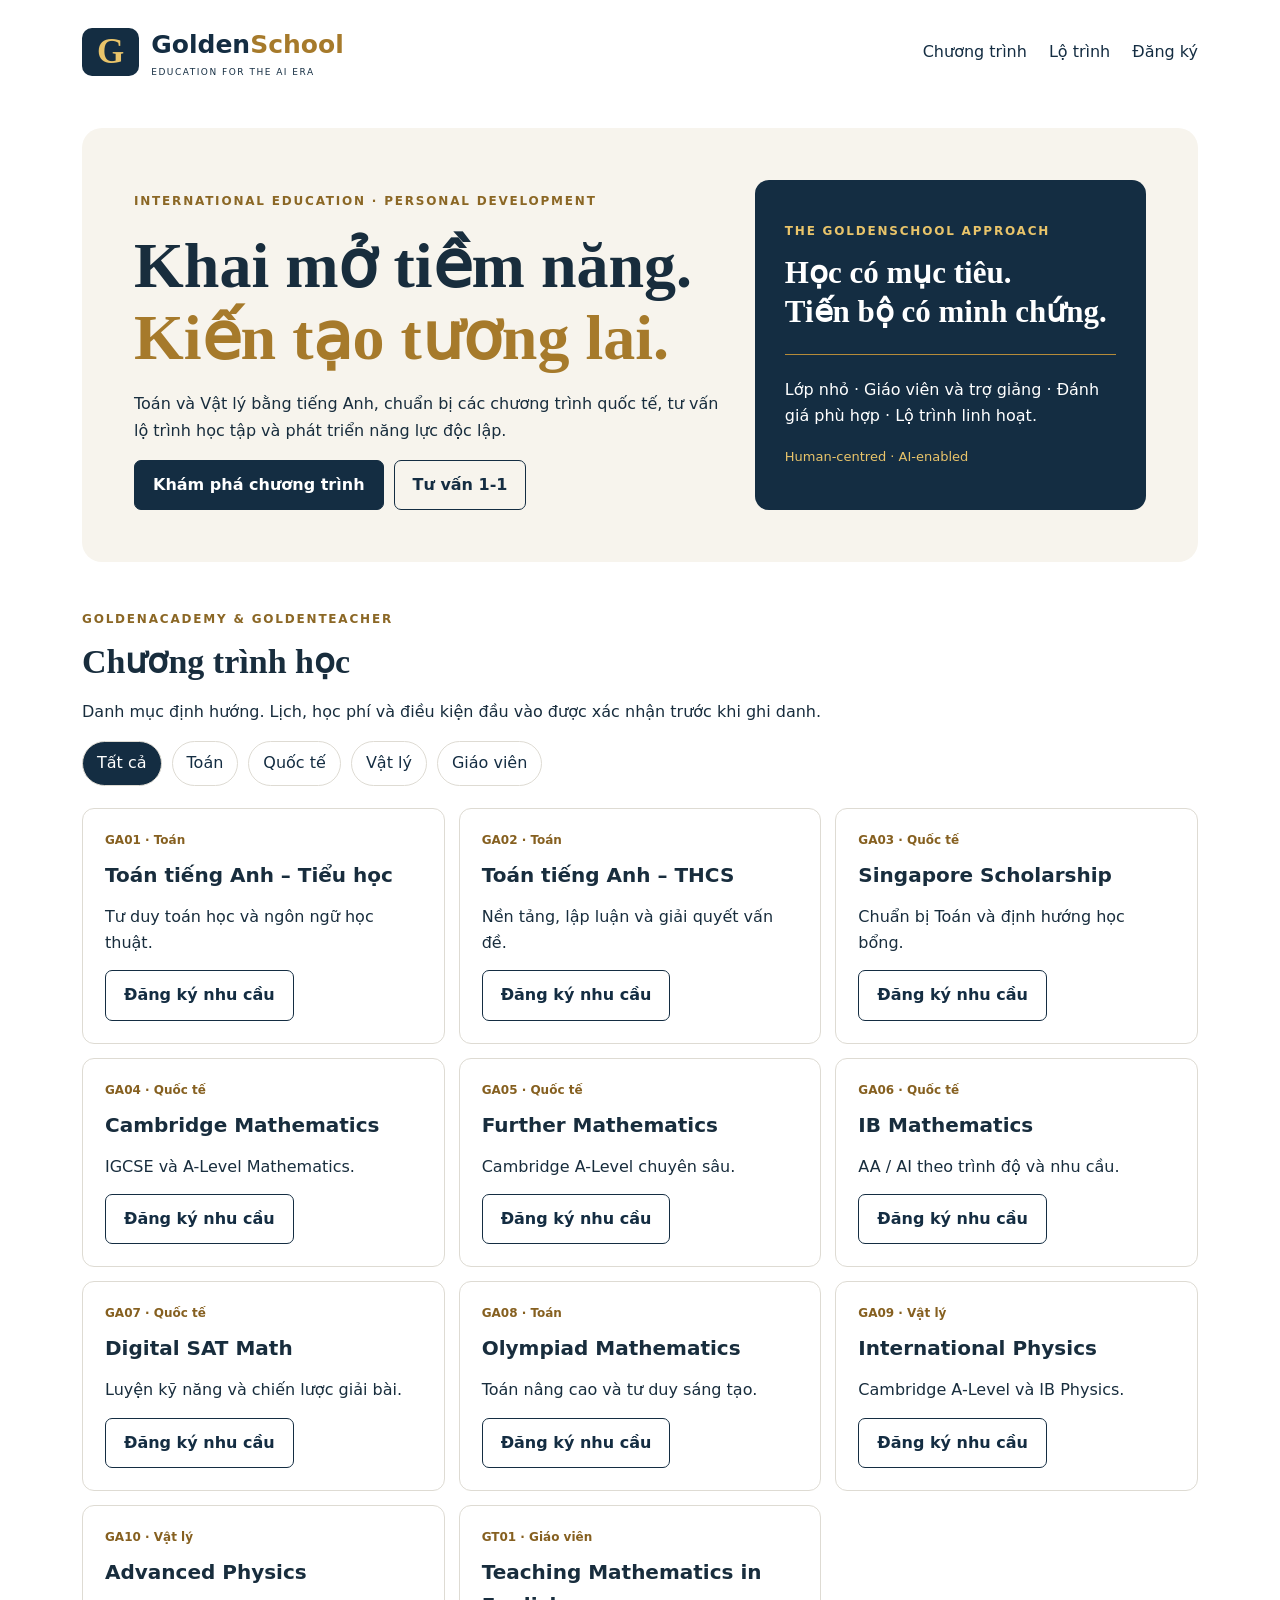
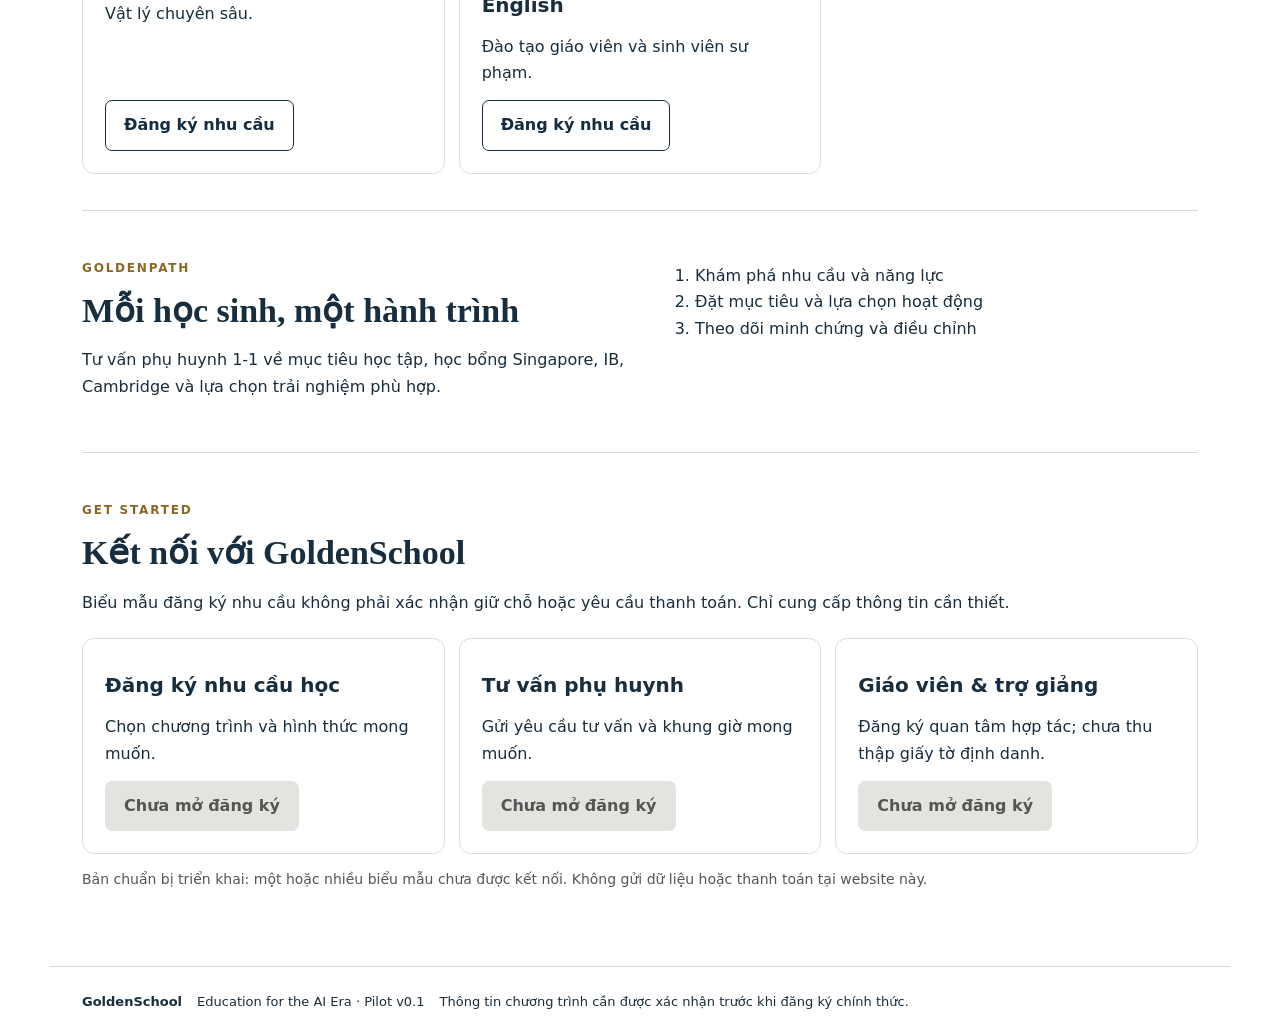
==== site/index.html @ 96ea798f "Deploy GoldenSchool pilot website with Cloudflare Workers static assets" ====
<!doctype html><html lang="vi"><head><meta charset="utf-8"><meta name="viewport" content="width=device-width,initial-scale=1"><meta name="description" content="GoldenSchool – Toán, Vật lý quốc tế và lộ trình học tập cá nhân."><title>GoldenSchool | Education for the AI Era</title><link rel="stylesheet" href="style.css"><script src="config.js" defer></script><script src="app.js" defer></script></head><body><header><a class="brand" href="#home"><span class="mark">G</span><span><b>Golden<span class="gold">School</span></b><small>EDUCATION FOR THE AI ERA</small></span></a><nav aria-label="Điều hướng"><a href="#programmes">Chương trình</a><a href="#pathway">Lộ trình</a><a href="#apply">Đăng ký</a></nav></header><main id="home"><section class="hero"><div><p class="eyebrow">INTERNATIONAL EDUCATION · PERSONAL DEVELOPMENT</p><h1>Khai mở tiềm năng.<br><em>Kiến tạo tương lai.</em></h1><p>Toán và Vật lý bằng tiếng Anh, chuẩn bị các chương trình quốc tế, tư vấn lộ trình học tập và phát triển năng lực độc lập.</p><div class="actions"><a class="button" href="#programmes">Khám phá chương trình</a><a class="button secondary" href="#apply">Tư vấn 1-1</a></div></div><aside><p class="eyebrow">THE GOLDENSCHOOL APPROACH</p><h2>Học có mục tiêu.<br>Tiến bộ có minh chứng.</h2><div class="rule"></div><p>Lớp nhỏ · Giáo viên và trợ giảng · Đánh giá phù hợp · Lộ trình linh hoạt.</p><p class="tag">Human-centred · AI-enabled</p></aside></section><section id="programmes"><p class="eyebrow">GOLDENACADEMY & GOLDENTEACHER</p><h2>Chương trình học</h2><p>Danh mục định hướng. Lịch, học phí và điều kiện đầu vào được xác nhận trước khi ghi danh.</p><div id="filters" class="filters" aria-label="Lọc chương trình"></div><div id="courses" class="cards" aria-live="polite"></div><noscript>Bật JavaScript để xem danh mục chương trình.</noscript></section><section id="pathway" class="pathway"><div><p class="eyebrow">GOLDENPATH</p><h2>Mỗi học sinh, một hành trình</h2><p>Tư vấn phụ huynh 1-1 về mục tiêu học tập, học bổng Singapore, IB, Cambridge và lựa chọn trải nghiệm phù hợp.</p></div><ol><li>Khám phá nhu cầu và năng lực</li><li>Đặt mục tiêu và lựa chọn hoạt động</li><li>Theo dõi minh chứng và điều chỉnh</li></ol></section><section id="apply"><p class="eyebrow">GET STARTED</p><h2>Kết nối với GoldenSchool</h2><p>Biểu mẫu đăng ký nhu cầu không phải xác nhận giữ chỗ hoặc yêu cầu thanh toán. Chỉ cung cấp thông tin cần thiết.</p><div class="cards"><article><h3>Đăng ký nhu cầu học</h3><p>Chọn chương trình và hình thức mong muốn.</p><a class="button form-link" data-key="enrollment">Mở biểu mẫu</a></article><article><h3>Tư vấn phụ huynh</h3><p>Gửi yêu cầu tư vấn và khung giờ mong muốn.</p><a class="button form-link" data-key="consultation">Mở biểu mẫu</a></article><article><h3>Giáo viên & trợ giảng</h3><p>Đăng ký quan tâm hợp tác; chưa thu thập giấy tờ định danh.</p><a class="button form-link" data-key="staff">Mở biểu mẫu</a></article></div><p id="status" role="status" class="notice"></p></section></main><footer><b>GoldenSchool</b><span>Education for the AI Era · Pilot v0.1</span><span>Thông tin chương trình cần được xác nhận trước khi đăng ký chính thức.</span></footer></body></html>
---- site/style.css ----
:root{--navy:#142d42;--gold:#a67a2b;--light:#f7f4ed;--ink:#182d3d;--line:#dedbd3}*{box-sizing:border-box}html{scroll-behavior:smooth}body{margin:0;font:16px/1.65 system-ui,sans-serif;color:var(--ink);background:#fff}header,main,footer{max-width:1180px;margin:auto;padding:24px 32px}header{display:flex;justify-content:space-between;align-items:center;gap:20px}.brand{display:flex;align-items:center;gap:12px;text-decoration:none;color:var(--navy);font-size:25px}.brand small{display:block;font-size:9px;letter-spacing:1.5px}.mark{background:var(--navy);color:#e9c46a;border-radius:10px;padding:4px 15px;font:700 35px Georgia}.gold{color:var(--gold)}nav{display:flex;gap:22px;flex-wrap:wrap}nav a{color:var(--navy);text-decoration:none}a:focus-visible,button:focus-visible{outline:3px solid #087f8c;outline-offset:4px}.hero{background:var(--light);padding:52px;display:grid;grid-template-columns:1.5fr 1fr;gap:34px;border-radius:20px;align-items:center}.hero h1{font:700 clamp(36px,5vw,66px)/1.12 Georgia,serif;margin:18px 0}.hero em{color:var(--gold);font-style:normal}.hero aside{background:var(--navy);color:white;border-radius:14px;padding:30px}.hero aside .eyebrow{color:#e9c46a}.hero aside h2{font:700 31px/1.25 Georgia}.eyebrow{font-size:12px;font-weight:750;letter-spacing:1.8px;color:#8b6725}.rule{height:1px;background:#b58b39;margin:22px 0}.tag{font-size:13px;color:#e9c46a}.actions,.filters{display:flex;gap:10px;flex-wrap:wrap}.button{display:inline-block;background:var(--navy);color:#fff;text-decoration:none;padding:11px 18px;border-radius:7px;font-weight:650;border:1px solid var(--navy)}.button.secondary{background:transparent;color:var(--navy)}.button[aria-disabled=true]{background:#e3e3df;color:#555;border-color:#e3e3df;cursor:not-allowed}section:not(.hero){padding:36px 0}h2{font:700 34px/1.2 Georgia;margin:8px 0 12px}.cards{display:grid;grid-template-columns:repeat(3,minmax(0,1fr));gap:14px;margin-top:22px}article{border:1px solid var(--line);border-radius:12px;padding:22px;display:flex;flex-direction:column;align-items:flex-start}article h3{font-size:20px;margin:8px 0}article p{margin:4px 0 14px}article .button{margin-top:auto}.code{font-size:12px;color:#866020;font-weight:700}.filters button{border:1px solid var(--line);background:white;padding:8px 14px;border-radius:24px;color:var(--navy);font:inherit;cursor:pointer}.filters button[aria-pressed=true]{background:var(--navy);color:white}.pathway{display:grid;grid-template-columns:1fr 1fr;gap:30px;border-top:1px solid var(--line);border-bottom:1px solid var(--line)}.notice{font-size:14px;color:#555}footer{border-top:1px solid var(--line);display:flex;gap:15px;flex-wrap:wrap;font-size:13px}@media(max-width:760px){header,main,footer{padding:18px}header{align-items:flex-start;flex-direction:column}nav{gap:12px}.hero{padding:24px;grid-template-columns:1fr}.cards{grid-template-columns:1fr}.pathway{grid-template-columns:1fr}}@media(prefers-reduced-motion:reduce){html{scroll-behavior:auto}}
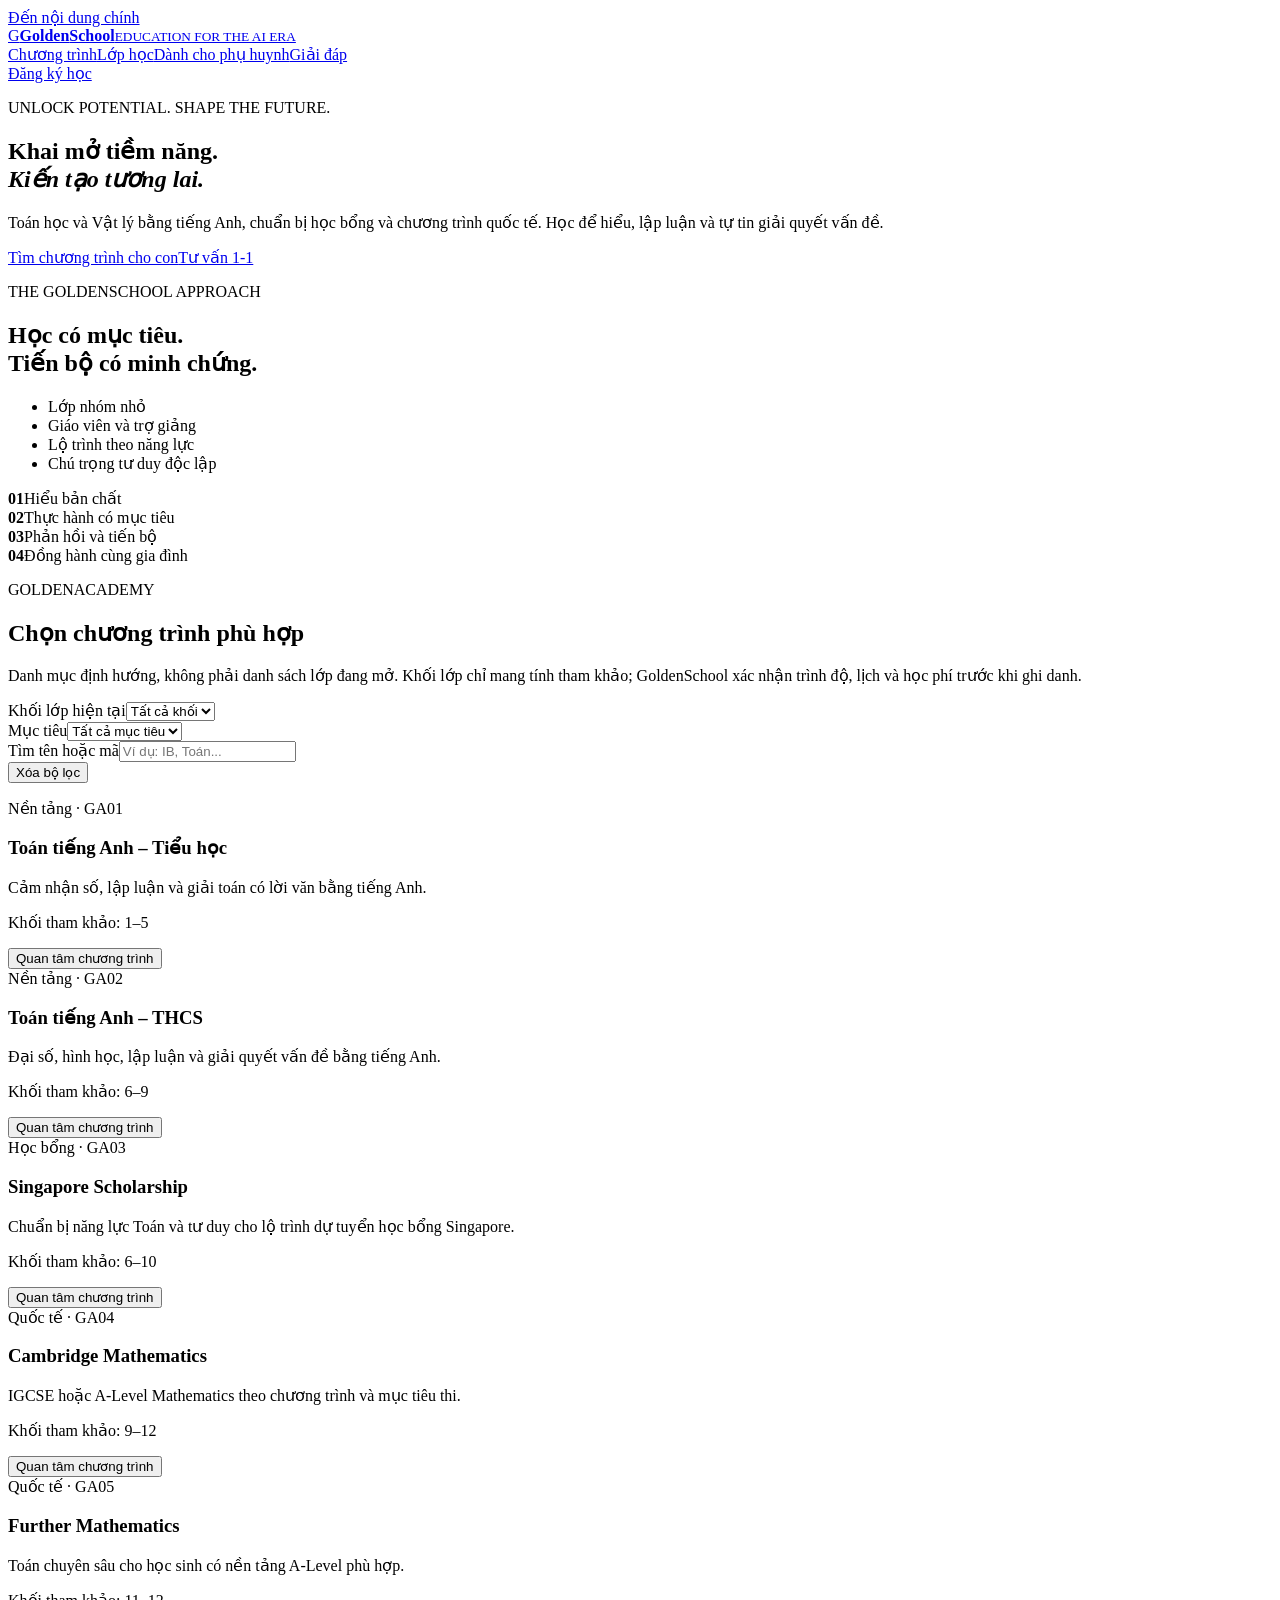
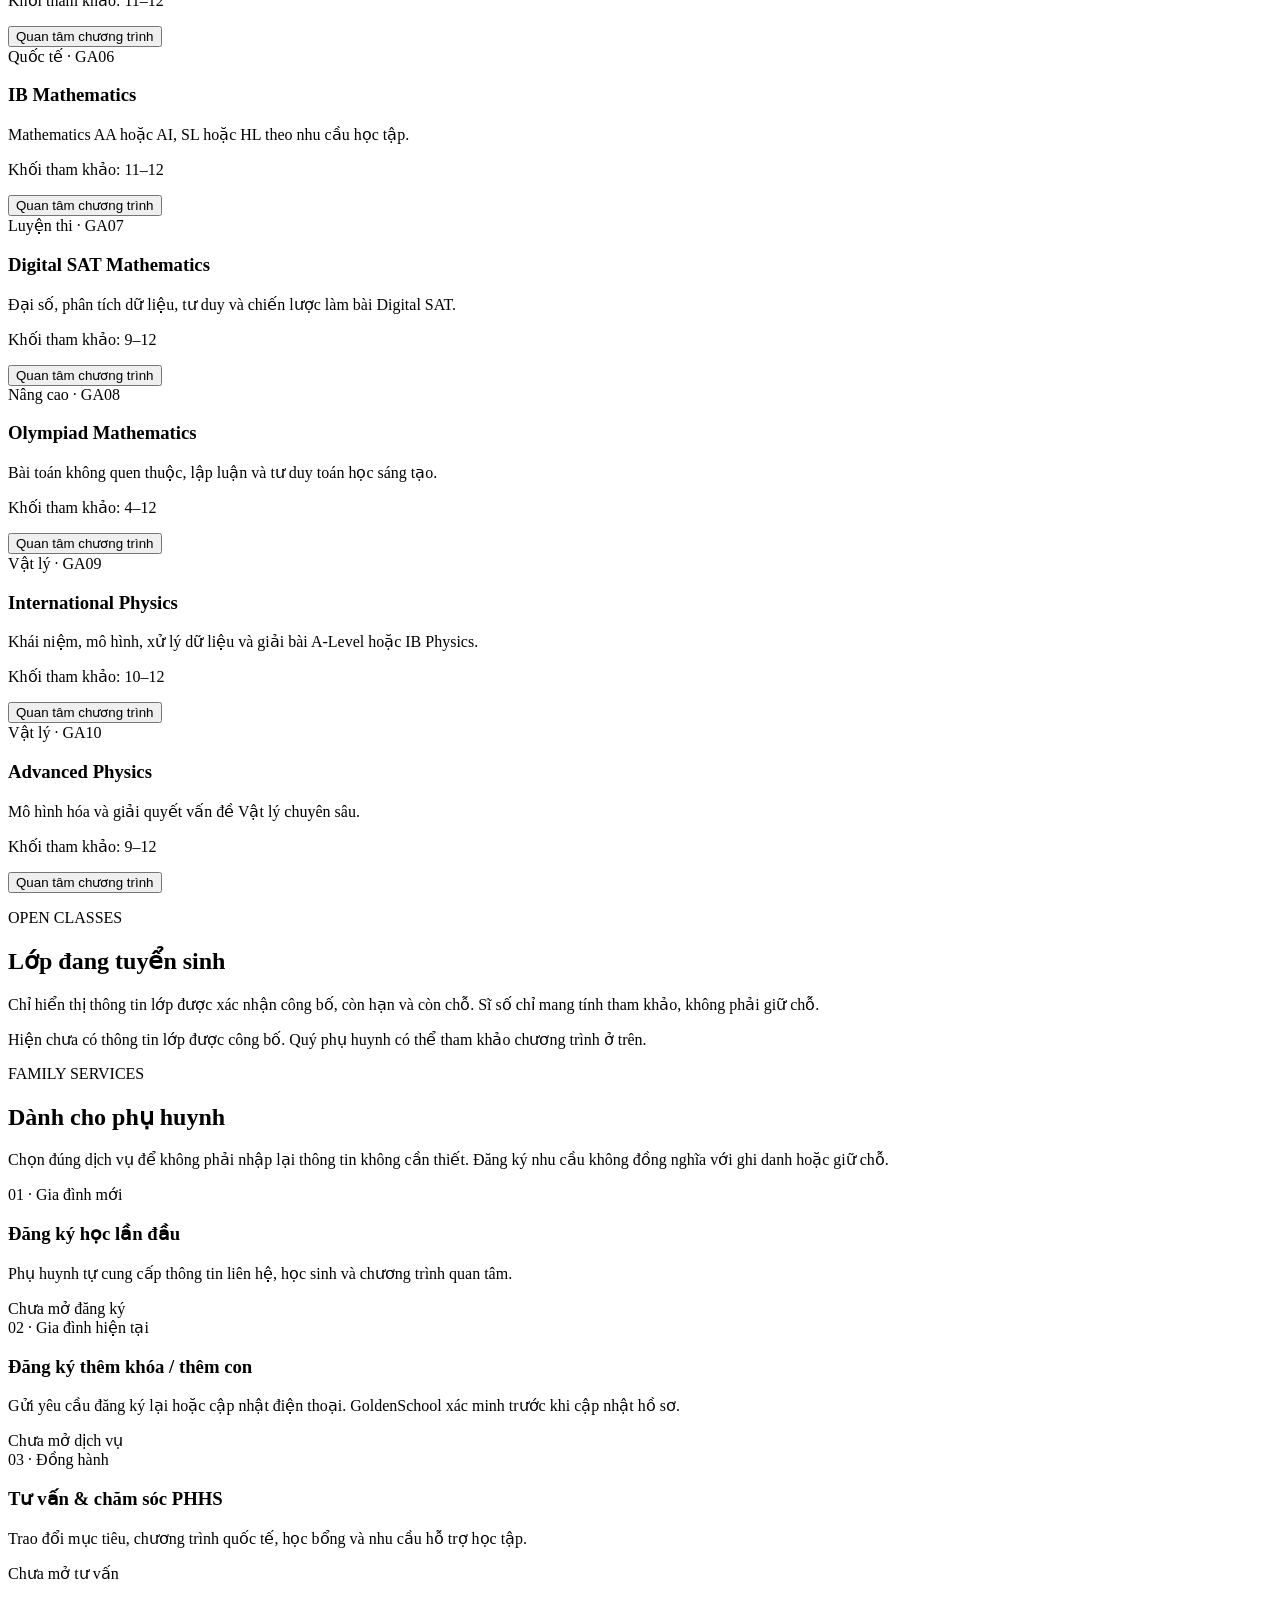
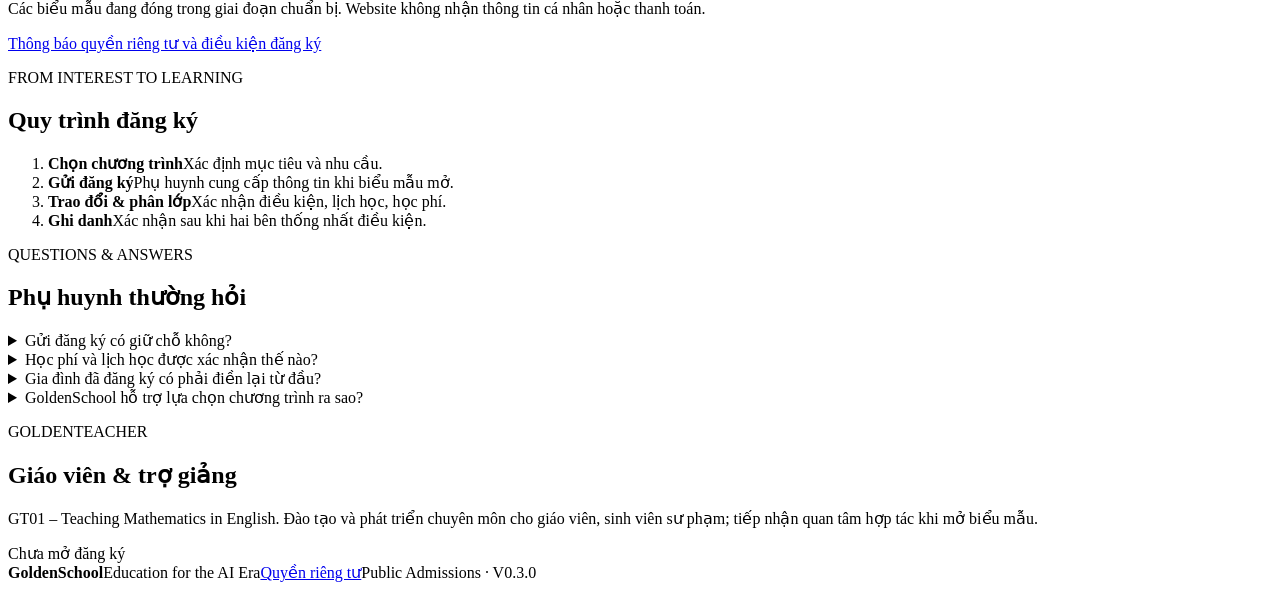
==== commit b505112e: "Public Admissions v0.3.0: parent-first catalogue and gated registration" ====
--- a/site/index.html
+++ b/site/index.html
@@ -1 +1,21 @@
-<!doctype html><html lang="vi"><head><meta charset="utf-8"><meta name="viewport" content="width=device-width,initial-scale=1"><meta name="description" content="GoldenSchool – Toán, Vật lý quốc tế và lộ trình học tập cá nhân."><title>GoldenSchool | Education for the AI Era</title><link rel="stylesheet" href="style.css"><script src="config.js" defer></script><script src="app.js" defer></script></head><body><header><a class="brand" href="#home"><span class="mark">G</span><span><b>Golden<span class="gold">School</span></b><small>EDUCATION FOR THE AI ERA</small></span></a><nav aria-label="Điều hướng"><a href="#programmes">Chương trình</a><a href="#pathway">Lộ trình</a><a href="#apply">Đăng ký</a></nav></header><main id="home"><section class="hero"><div><p class="eyebrow">INTERNATIONAL EDUCATION · PERSONAL DEVELOPMENT</p><h1>Khai mở tiềm năng.<br><em>Kiến tạo tương lai.</em></h1><p>Toán và Vật lý bằng tiếng Anh, chuẩn bị các chương trình quốc tế, tư vấn lộ trình học tập và phát triển năng lực độc lập.</p><div class="actions"><a class="button" href="#programmes">Khám phá chương trình</a><a class="button secondary" href="#apply">Tư vấn 1-1</a></div></div><aside><p class="eyebrow">THE GOLDENSCHOOL APPROACH</p><h2>Học có mục tiêu.<br>Tiến bộ có minh chứng.</h2><div class="rule"></div><p>Lớp nhỏ · Giáo viên và trợ giảng · Đánh giá phù hợp · Lộ trình linh hoạt.</p><p class="tag">Human-centred · AI-enabled</p></aside></section><section id="programmes"><p class="eyebrow">GOLDENACADEMY & GOLDENTEACHER</p><h2>Chương trình học</h2><p>Danh mục định hướng. Lịch, học phí và điều kiện đầu vào được xác nhận trước khi ghi danh.</p><div id="filters" class="filters" aria-label="Lọc chương trình"></div><div id="courses" class="cards" aria-live="polite"></div><noscript>Bật JavaScript để xem danh mục chương trình.</noscript></section><section id="pathway" class="pathway"><div><p class="eyebrow">GOLDENPATH</p><h2>Mỗi học sinh, một hành trình</h2><p>Tư vấn phụ huynh 1-1 về mục tiêu học tập, học bổng Singapore, IB, Cambridge và lựa chọn trải nghiệm phù hợp.</p></div><ol><li>Khám phá nhu cầu và năng lực</li><li>Đặt mục tiêu và lựa chọn hoạt động</li><li>Theo dõi minh chứng và điều chỉnh</li></ol></section><section id="apply"><p class="eyebrow">GET STARTED</p><h2>Kết nối với GoldenSchool</h2><p>Biểu mẫu đăng ký nhu cầu không phải xác nhận giữ chỗ hoặc yêu cầu thanh toán. Chỉ cung cấp thông tin cần thiết.</p><div class="cards"><article><h3>Đăng ký nhu cầu học</h3><p>Chọn chương trình và hình thức mong muốn.</p><a class="button form-link" data-key="enrollment">Mở biểu mẫu</a></article><article><h3>Tư vấn phụ huynh</h3><p>Gửi yêu cầu tư vấn và khung giờ mong muốn.</p><a class="button form-link" data-key="consultation">Mở biểu mẫu</a></article><article><h3>Giáo viên & trợ giảng</h3><p>Đăng ký quan tâm hợp tác; chưa thu thập giấy tờ định danh.</p><a class="button form-link" data-key="staff">Mở biểu mẫu</a></article></div><p id="status" role="status" class="notice"></p></section></main><footer><b>GoldenSchool</b><span>Education for the AI Era · Pilot v0.1</span><span>Thông tin chương trình cần được xác nhận trước khi đăng ký chính thức.</span></footer></body></html>
+<!doctype html>
+<html lang="vi"><head><meta charset="utf-8"><meta name="viewport" content="width=device-width,initial-scale=1"><meta name="description" content="GoldenSchool: Toán và Vật lý bằng tiếng Anh, học bổng Singapore, IB, Cambridge, SAT."><title>GoldenSchool | Chương trình học & đăng ký</title><link rel="stylesheet" href="/style.css"><script src="/config.js" defer></script><script src="/app.js" defer></script></head>
+<body><a class="skip" href="#main">Đến nội dung chính</a><header class="wrap header"><a href="/" class="brand"><span class="mark" aria-hidden="true">G</span><span><strong>Golden<span class="gold">School</span></strong><small>EDUCATION FOR THE AI ERA</small></span></a><nav aria-label="Điều hướng chính"><a href="#programmes">Chương trình</a><a href="#classes">Lớp học</a><a href="#apply">Dành cho phụ huynh</a><a href="#faq">Giải đáp</a></nav><a class="button header-cta" href="#apply">Đăng ký học</a></header>
+<main id="main" class="wrap"><section class="hero"><div><p class="eyebrow">UNLOCK POTENTIAL. SHAPE THE FUTURE.</p><h1>Khai mở tiềm năng.<br><em>Kiến tạo tương lai.</em></h1><p class="lead">Toán học và Vật lý bằng tiếng Anh, chuẩn bị học bổng và chương trình quốc tế. Học để hiểu, lập luận và tự tin giải quyết vấn đề.</p><div class="actions"><a class="button primary" href="#programmes">Tìm chương trình cho con</a><a class="button light" href="#apply">Tư vấn 1-1</a></div></div><aside class="hero-panel"><p class="eyebrow">THE GOLDENSCHOOL APPROACH</p><h2>Học có mục tiêu.<br>Tiến bộ có minh chứng.</h2><ul><li>Lớp nhóm nhỏ</li><li>Giáo viên và trợ giảng</li><li>Lộ trình theo năng lực</li><li>Chú trọng tư duy độc lập</li></ul></aside></section>
+<section class="principles" aria-label="Phương pháp"><div><strong>01</strong><span>Hiểu bản chất</span></div><div><strong>02</strong><span>Thực hành có mục tiêu</span></div><div><strong>03</strong><span>Phản hồi và tiến bộ</span></div><div><strong>04</strong><span>Đồng hành cùng gia đình</span></div></section>
+<section id="programmes"><p class="eyebrow">GOLDENACADEMY</p><h2>Chọn chương trình phù hợp</h2><p class="intro">Danh mục định hướng, không phải danh sách lớp đang mở. Khối lớp chỉ mang tính tham khảo; GoldenSchool xác nhận trình độ, lịch và học phí trước khi ghi danh.</p><div class="finder"><div><label for="grade">Khối lớp hiện tại</label><select id="grade"><option value="">Tất cả khối</option><option value="1">Lớp 1</option><option value="2">Lớp 2</option><option value="3">Lớp 3</option><option value="4">Lớp 4</option><option value="5">Lớp 5</option><option value="6">Lớp 6</option><option value="7">Lớp 7</option><option value="8">Lớp 8</option><option value="9">Lớp 9</option><option value="10">Lớp 10</option><option value="11">Lớp 11</option><option value="12">Lớp 12</option></select></div><div><label for="goal">Mục tiêu</label><select id="goal"><option value="">Tất cả mục tiêu</option><option value="thinking">Tư duy Toán</option><option value="scholarship">Học bổng</option><option value="international">IB / Cambridge</option><option value="sat">Digital SAT</option><option value="physics">Vật lý</option></select></div><div><label for="query">Tìm tên hoặc mã</label><input type="search" id="query" placeholder="Ví dụ: IB, Toán..."></div><button id="reset" class="button secondary" type="button">Xóa bộ lọc</button></div><p id="count" role="status" class="muted"></p><div id="courses" class="cards"><article class="course" data-id="GA01"><span class="tag">Nền tảng · GA01</span><h3>Toán tiếng Anh – Tiểu học</h3><p>Cảm nhận số, lập luận và giải toán có lời văn bằng tiếng Anh.</p><p class="muted">Khối tham khảo: 1–5</p><button class="button secondary choose" type="button" data-course="GA01">Quan tâm chương trình</button></article>
+<article class="course" data-id="GA02"><span class="tag">Nền tảng · GA02</span><h3>Toán tiếng Anh – THCS</h3><p>Đại số, hình học, lập luận và giải quyết vấn đề bằng tiếng Anh.</p><p class="muted">Khối tham khảo: 6–9</p><button class="button secondary choose" type="button" data-course="GA02">Quan tâm chương trình</button></article>
+<article class="course" data-id="GA03"><span class="tag">Học bổng · GA03</span><h3>Singapore Scholarship</h3><p>Chuẩn bị năng lực Toán và tư duy cho lộ trình dự tuyển học bổng Singapore.</p><p class="muted">Khối tham khảo: 6–10</p><button class="button secondary choose" type="button" data-course="GA03">Quan tâm chương trình</button></article>
+<article class="course" data-id="GA04"><span class="tag">Quốc tế · GA04</span><h3>Cambridge Mathematics</h3><p>IGCSE hoặc A-Level Mathematics theo chương trình và mục tiêu thi.</p><p class="muted">Khối tham khảo: 9–12</p><button class="button secondary choose" type="button" data-course="GA04">Quan tâm chương trình</button></article>
+<article class="course" data-id="GA05"><span class="tag">Quốc tế · GA05</span><h3>Further Mathematics</h3><p>Toán chuyên sâu cho học sinh có nền tảng A-Level phù hợp.</p><p class="muted">Khối tham khảo: 11–12</p><button class="button secondary choose" type="button" data-course="GA05">Quan tâm chương trình</button></article>
+<article class="course" data-id="GA06"><span class="tag">Quốc tế · GA06</span><h3>IB Mathematics</h3><p>Mathematics AA hoặc AI, SL hoặc HL theo nhu cầu học tập.</p><p class="muted">Khối tham khảo: 11–12</p><button class="button secondary choose" type="button" data-course="GA06">Quan tâm chương trình</button></article>
+<article class="course" data-id="GA07"><span class="tag">Luyện thi · GA07</span><h3>Digital SAT Mathematics</h3><p>Đại số, phân tích dữ liệu, tư duy và chiến lược làm bài Digital SAT.</p><p class="muted">Khối tham khảo: 9–12</p><button class="button secondary choose" type="button" data-course="GA07">Quan tâm chương trình</button></article>
+<article class="course" data-id="GA08"><span class="tag">Nâng cao · GA08</span><h3>Olympiad Mathematics</h3><p>Bài toán không quen thuộc, lập luận và tư duy toán học sáng tạo.</p><p class="muted">Khối tham khảo: 4–12</p><button class="button secondary choose" type="button" data-course="GA08">Quan tâm chương trình</button></article>
+<article class="course" data-id="GA09"><span class="tag">Vật lý · GA09</span><h3>International Physics</h3><p>Khái niệm, mô hình, xử lý dữ liệu và giải bài A-Level hoặc IB Physics.</p><p class="muted">Khối tham khảo: 10–12</p><button class="button secondary choose" type="button" data-course="GA09">Quan tâm chương trình</button></article>
+<article class="course" data-id="GA10"><span class="tag">Vật lý · GA10</span><h3>Advanced Physics</h3><p>Mô hình hóa và giải quyết vấn đề Vật lý chuyên sâu.</p><p class="muted">Khối tham khảo: 9–12</p><button class="button secondary choose" type="button" data-course="GA10">Quan tâm chương trình</button></article></div><p id="no-results" hidden>Chưa tìm thấy chương trình phù hợp. Thử mở rộng bộ lọc hoặc chọn tư vấn.</p><noscript><p>Danh mục vẫn đọc được. Bật JavaScript để sử dụng bộ lọc.</p></noscript></section>
+<section id="classes" class="soft"><p class="eyebrow">OPEN CLASSES</p><h2>Lớp đang tuyển sinh</h2><p>Chỉ hiển thị thông tin lớp được xác nhận công bố, còn hạn và còn chỗ. Sĩ số chỉ mang tính tham khảo, không phải giữ chỗ.</p><div id="class-list" class="cards"></div><p id="class-empty" class="notice">Hiện chưa có thông tin lớp được công bố. Quý phụ huynh có thể tham khảo chương trình ở trên.</p></section>
+<section id="apply"><p class="eyebrow">FAMILY SERVICES</p><h2>Dành cho phụ huynh</h2><p class="intro">Chọn đúng dịch vụ để không phải nhập lại thông tin không cần thiết. Đăng ký nhu cầu không đồng nghĩa với ghi danh hoặc giữ chỗ.</p><p id="selection" class="notice" hidden aria-live="polite"></p><div class="cards service"><article><span class="tag">01 · Gia đình mới</span><h3>Đăng ký học lần đầu</h3><p>Phụ huynh tự cung cấp thông tin liên hệ, học sinh và chương trình quan tâm.</p><a class="button form-link" data-key="enrollment" aria-disabled="true">Chưa mở đăng ký</a></article><article><span class="tag">02 · Gia đình hiện tại</span><h3>Đăng ký thêm khóa / thêm con</h3><p>Gửi yêu cầu đăng ký lại hoặc cập nhật điện thoại. GoldenSchool xác minh trước khi cập nhật hồ sơ.</p><a class="button form-link" data-key="returning" aria-disabled="true">Chưa mở dịch vụ</a></article><article><span class="tag">03 · Đồng hành</span><h3>Tư vấn & chăm sóc PHHS</h3><p>Trao đổi mục tiêu, chương trình quốc tế, học bổng và nhu cầu hỗ trợ học tập.</p><a class="button form-link" data-key="consultation" aria-disabled="true">Chưa mở tư vấn</a></article></div><p id="status" class="notice" role="status">Các biểu mẫu đang đóng trong giai đoạn chuẩn bị. Website không nhận thông tin cá nhân hoặc thanh toán.</p><p class="muted"><a href="/privacy.html">Thông báo quyền riêng tư và điều kiện đăng ký</a></p></section>
+<section class="soft" id="process"><p class="eyebrow">FROM INTEREST TO LEARNING</p><h2>Quy trình đăng ký</h2><ol class="steps"><li><strong>Chọn chương trình</strong><span>Xác định mục tiêu và nhu cầu.</span></li><li><strong>Gửi đăng ký</strong><span>Phụ huynh cung cấp thông tin khi biểu mẫu mở.</span></li><li><strong>Trao đổi & phân lớp</strong><span>Xác nhận điều kiện, lịch học, học phí.</span></li><li><strong>Ghi danh</strong><span>Xác nhận sau khi hai bên thống nhất điều kiện.</span></li></ol></section>
+<section id="faq"><p class="eyebrow">QUESTIONS & ANSWERS</p><h2>Phụ huynh thường hỏi</h2><details><summary>Gửi đăng ký có giữ chỗ không?</summary><p>Không. GoldenSchool cần kiểm tra lớp phù hợp và xác nhận ghi danh riêng.</p></details><details><summary>Học phí và lịch học được xác nhận thế nào?</summary><p>Thông tin chính thức được trao đổi trước ghi danh. Không chuyển tiền chỉ dựa trên trang danh mục này.</p></details><details><summary>Gia đình đã đăng ký có phải điền lại từ đầu?</summary><p>Khi dịch vụ gia đình hiện tại được mở, phụ huynh gửi yêu cầu rút gọn; GoldenSchool xác minh danh tính trước khi liên kết hồ sơ.</p></details><details><summary>GoldenSchool hỗ trợ lựa chọn chương trình ra sao?</summary><p>Bộ lọc giúp định hướng. Phân lớp dựa trên nhu cầu, trình độ và điều kiện thực tế, không bảo đảm kết quả thi hoặc học bổng.</p></details></section>
+<section id="teacher" class="teacher"><div><p class="eyebrow">GOLDENTEACHER</p><h2>Giáo viên & trợ giảng</h2><p>GT01 – Teaching Mathematics in English. Đào tạo và phát triển chuyên môn cho giáo viên, sinh viên sư phạm; tiếp nhận quan tâm hợp tác khi mở biểu mẫu.</p></div><a class="button form-link secondary" data-key="staff" aria-disabled="true">Chưa mở đăng ký</a></section></main>
+<footer class="wrap"><strong>GoldenSchool</strong><span>Education for the AI Era</span><a href="/privacy.html">Quyền riêng tư</a><span>Public Admissions · V0.3.0</span></footer></body></html>
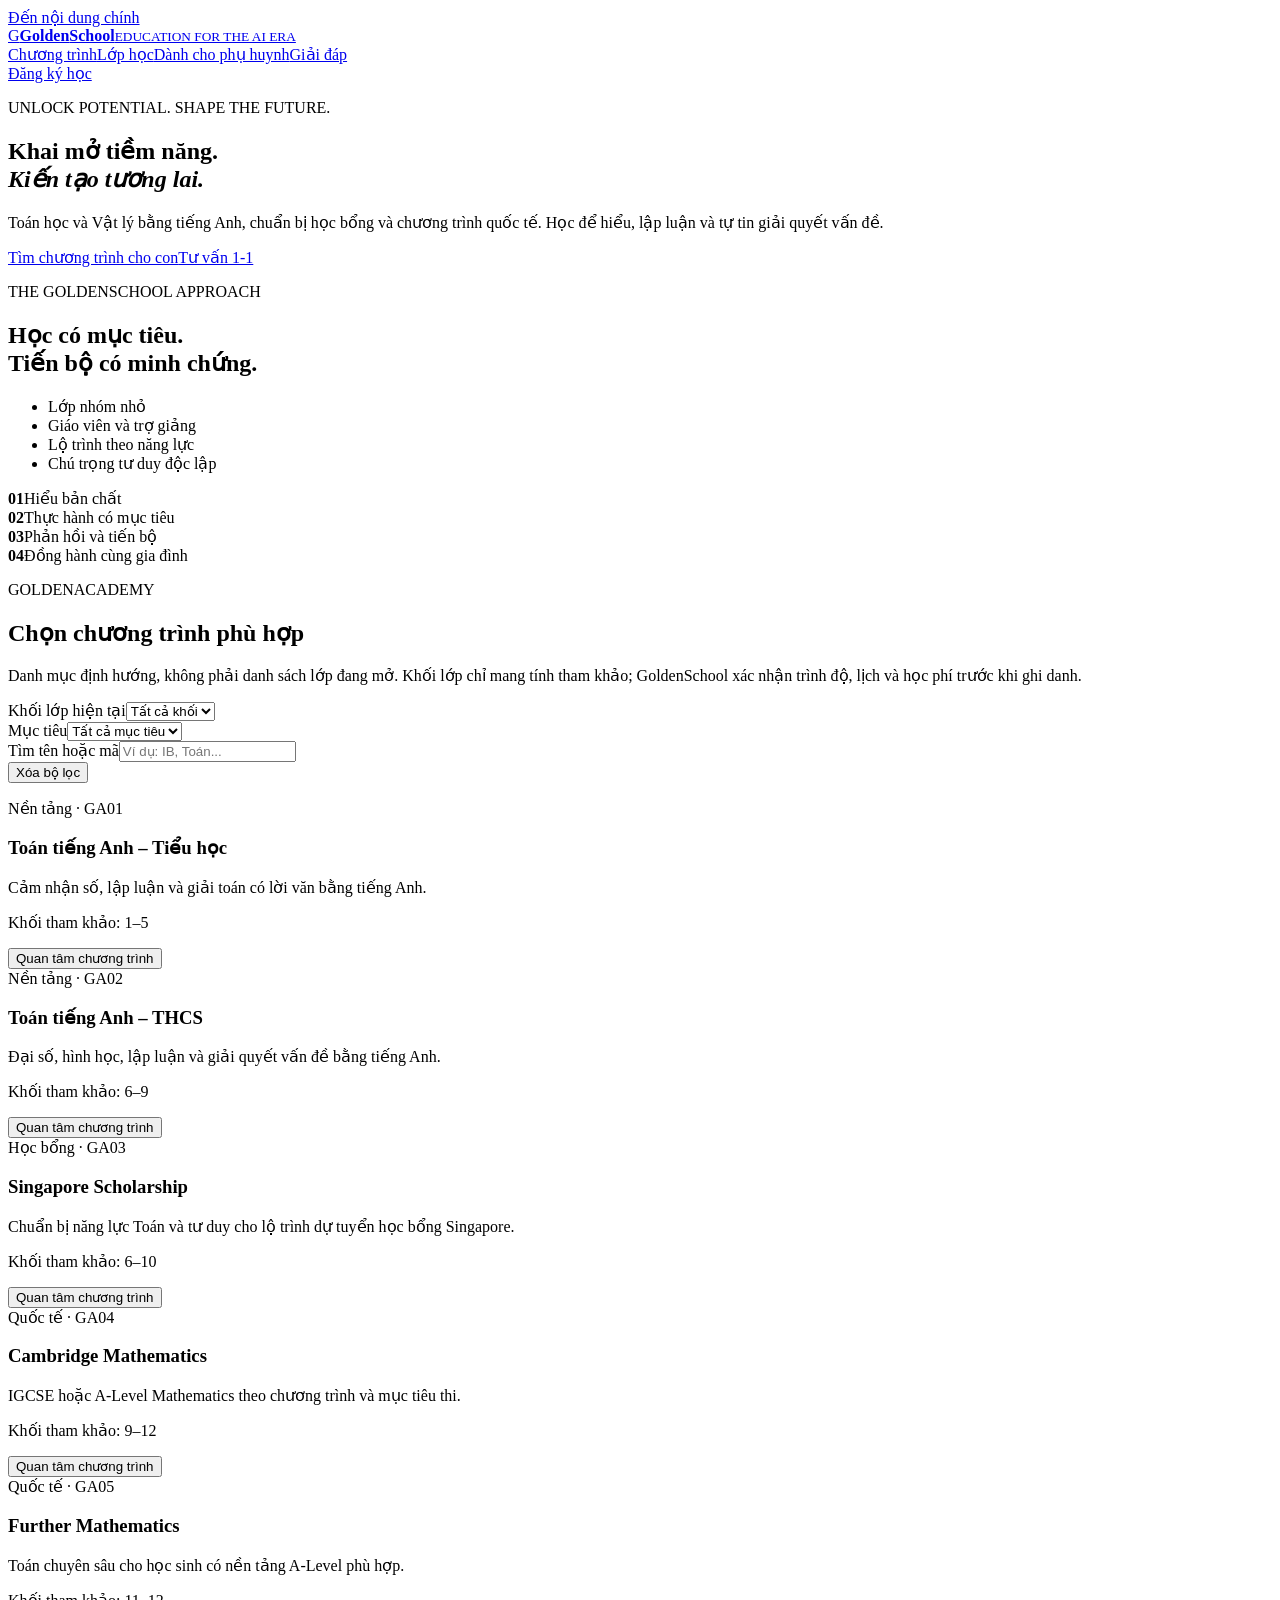
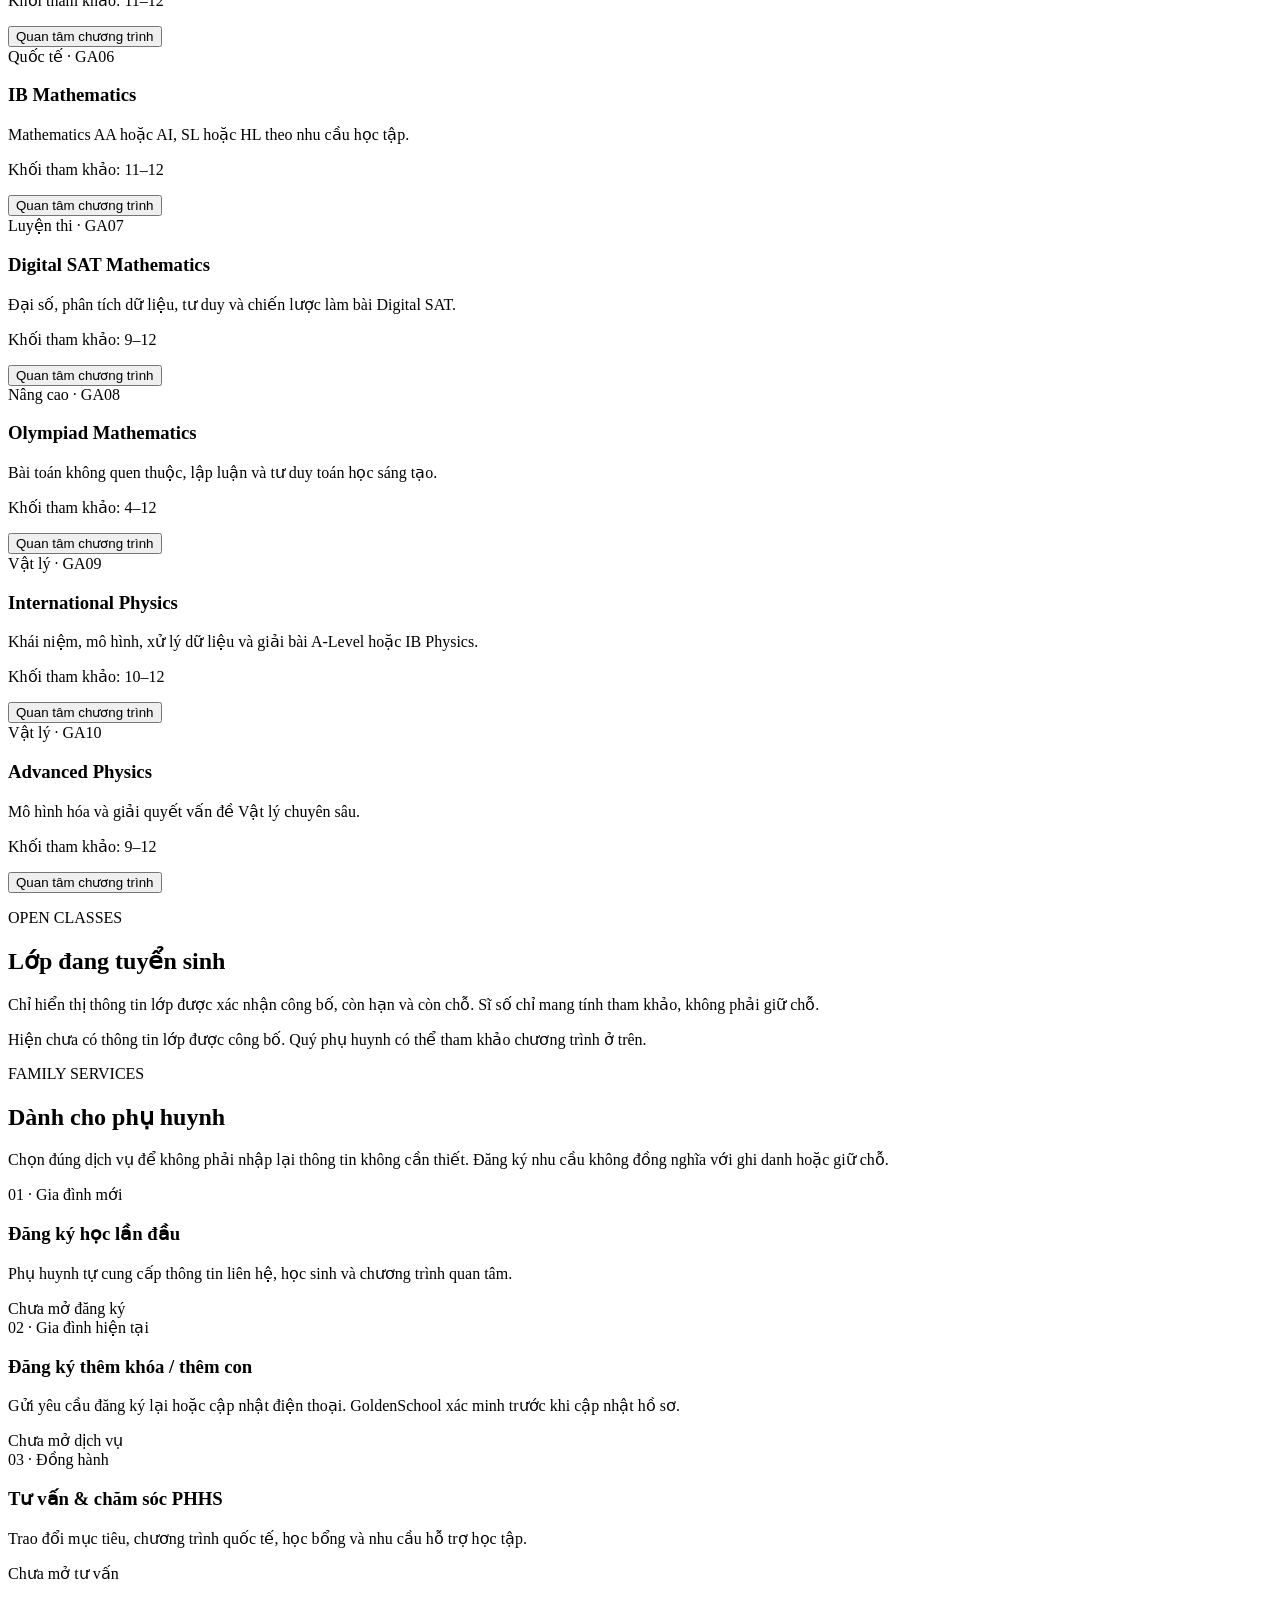
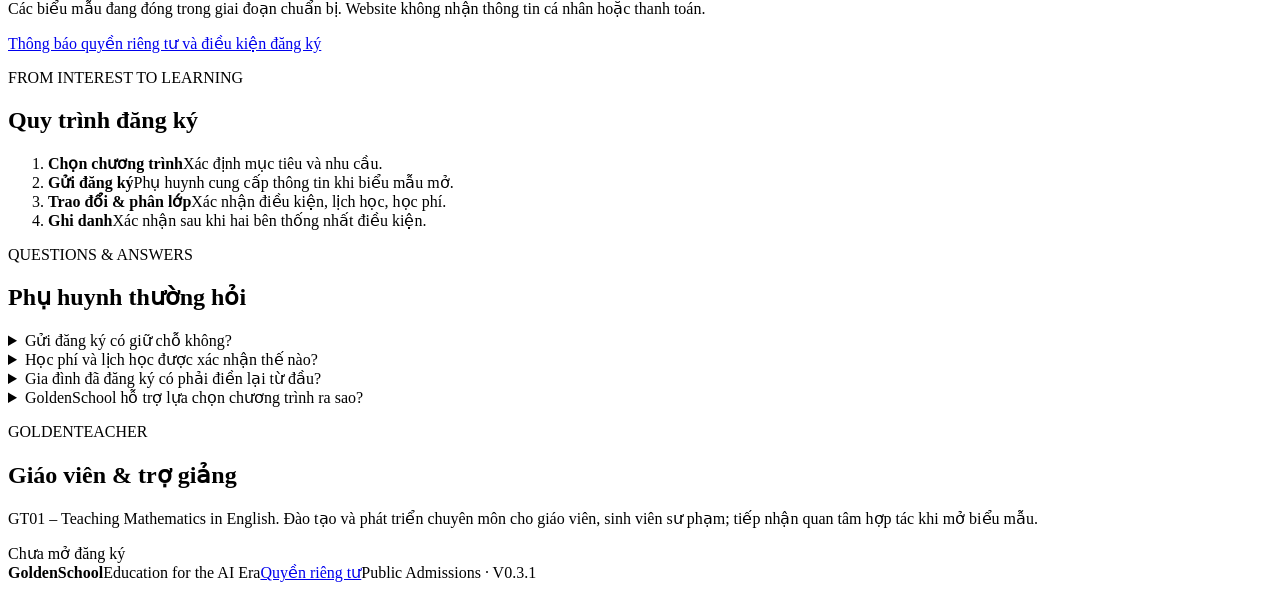
==== commit 6bf344c3: "Public Admissions v0.3.1: safe programme prefill and release gates" ====
--- a/site/index.html
+++ b/site/index.html
@@ -18,4 +18,4 @@
 <section class="soft" id="process"><p class="eyebrow">FROM INTEREST TO LEARNING</p><h2>Quy trình đăng ký</h2><ol class="steps"><li><strong>Chọn chương trình</strong><span>Xác định mục tiêu và nhu cầu.</span></li><li><strong>Gửi đăng ký</strong><span>Phụ huynh cung cấp thông tin khi biểu mẫu mở.</span></li><li><strong>Trao đổi & phân lớp</strong><span>Xác nhận điều kiện, lịch học, học phí.</span></li><li><strong>Ghi danh</strong><span>Xác nhận sau khi hai bên thống nhất điều kiện.</span></li></ol></section>
 <section id="faq"><p class="eyebrow">QUESTIONS & ANSWERS</p><h2>Phụ huynh thường hỏi</h2><details><summary>Gửi đăng ký có giữ chỗ không?</summary><p>Không. GoldenSchool cần kiểm tra lớp phù hợp và xác nhận ghi danh riêng.</p></details><details><summary>Học phí và lịch học được xác nhận thế nào?</summary><p>Thông tin chính thức được trao đổi trước ghi danh. Không chuyển tiền chỉ dựa trên trang danh mục này.</p></details><details><summary>Gia đình đã đăng ký có phải điền lại từ đầu?</summary><p>Khi dịch vụ gia đình hiện tại được mở, phụ huynh gửi yêu cầu rút gọn; GoldenSchool xác minh danh tính trước khi liên kết hồ sơ.</p></details><details><summary>GoldenSchool hỗ trợ lựa chọn chương trình ra sao?</summary><p>Bộ lọc giúp định hướng. Phân lớp dựa trên nhu cầu, trình độ và điều kiện thực tế, không bảo đảm kết quả thi hoặc học bổng.</p></details></section>
 <section id="teacher" class="teacher"><div><p class="eyebrow">GOLDENTEACHER</p><h2>Giáo viên & trợ giảng</h2><p>GT01 – Teaching Mathematics in English. Đào tạo và phát triển chuyên môn cho giáo viên, sinh viên sư phạm; tiếp nhận quan tâm hợp tác khi mở biểu mẫu.</p></div><a class="button form-link secondary" data-key="staff" aria-disabled="true">Chưa mở đăng ký</a></section></main>
-<footer class="wrap"><strong>GoldenSchool</strong><span>Education for the AI Era</span><a href="/privacy.html">Quyền riêng tư</a><span>Public Admissions · V0.3.0</span></footer></body></html>+<footer class="wrap"><strong>GoldenSchool</strong><span>Education for the AI Era</span><a href="/privacy.html">Quyền riêng tư</a><span>Public Admissions · V0.3.1</span></footer></body></html>
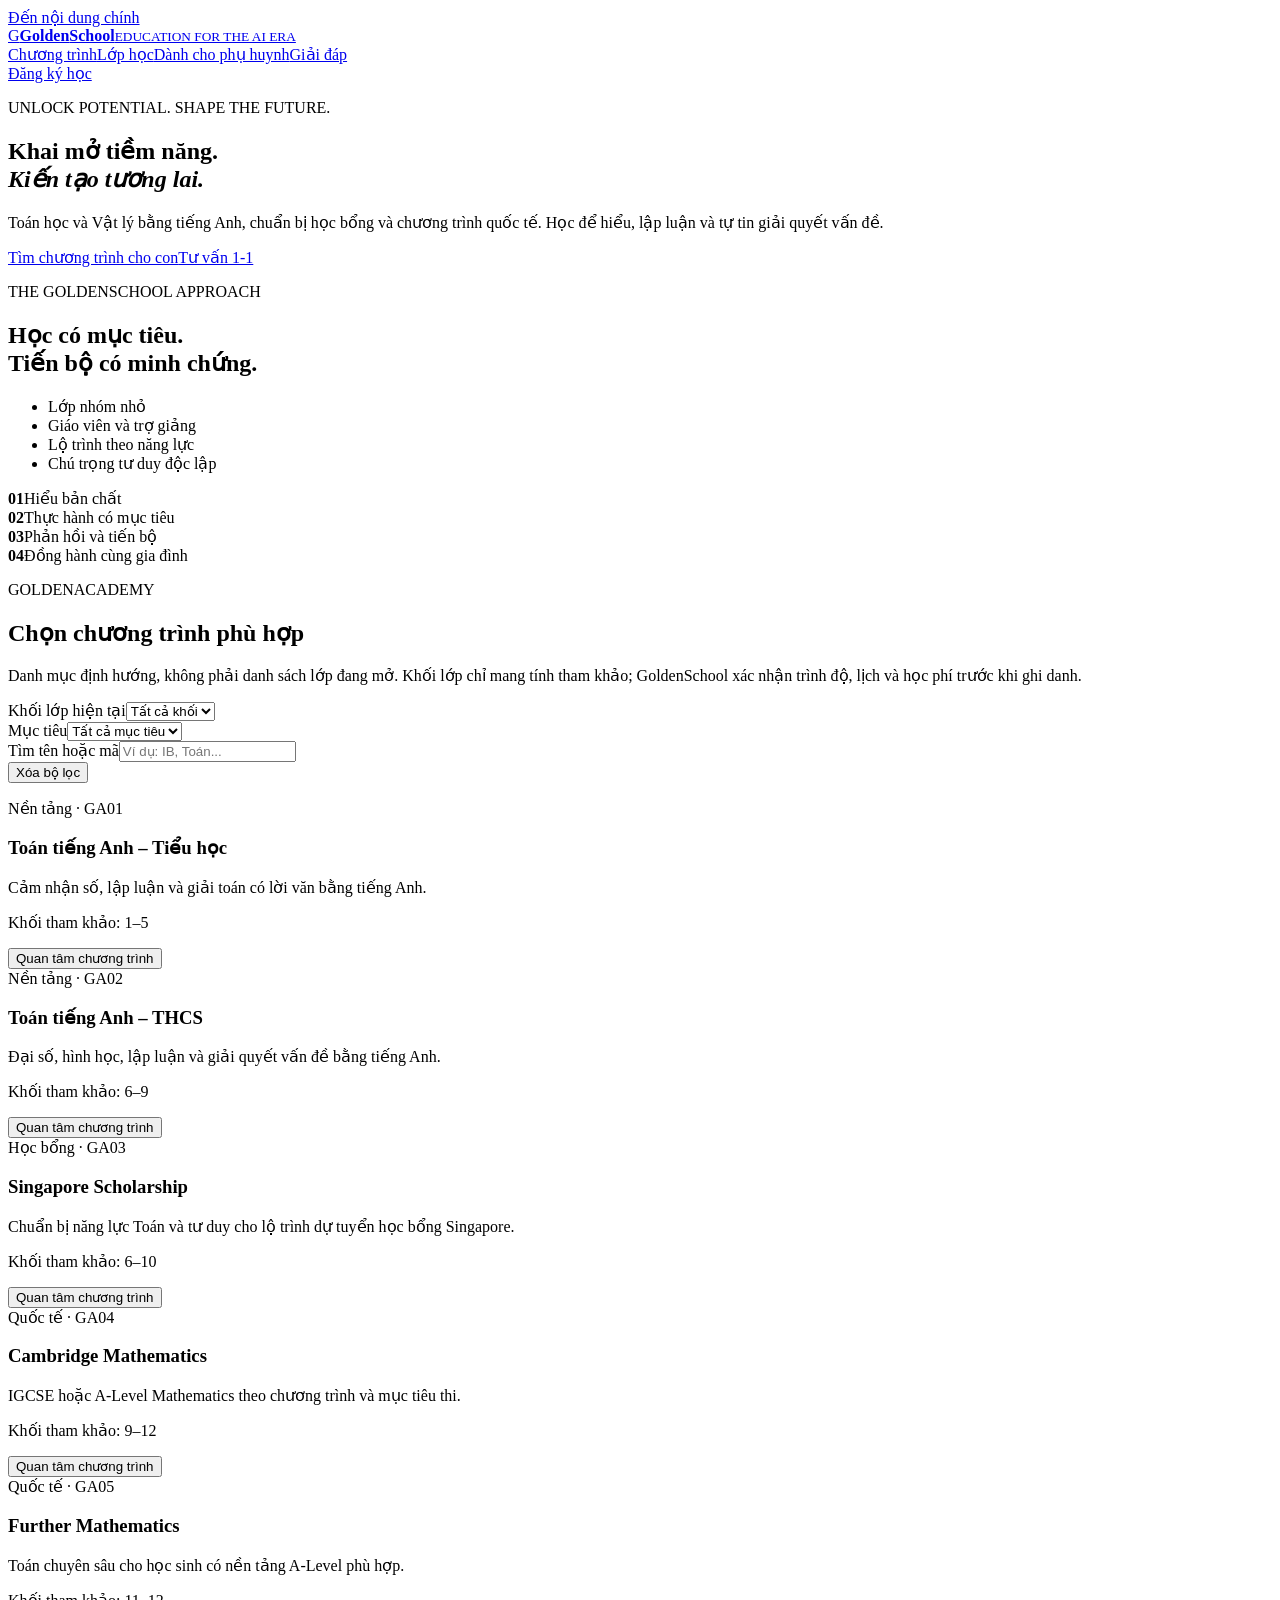
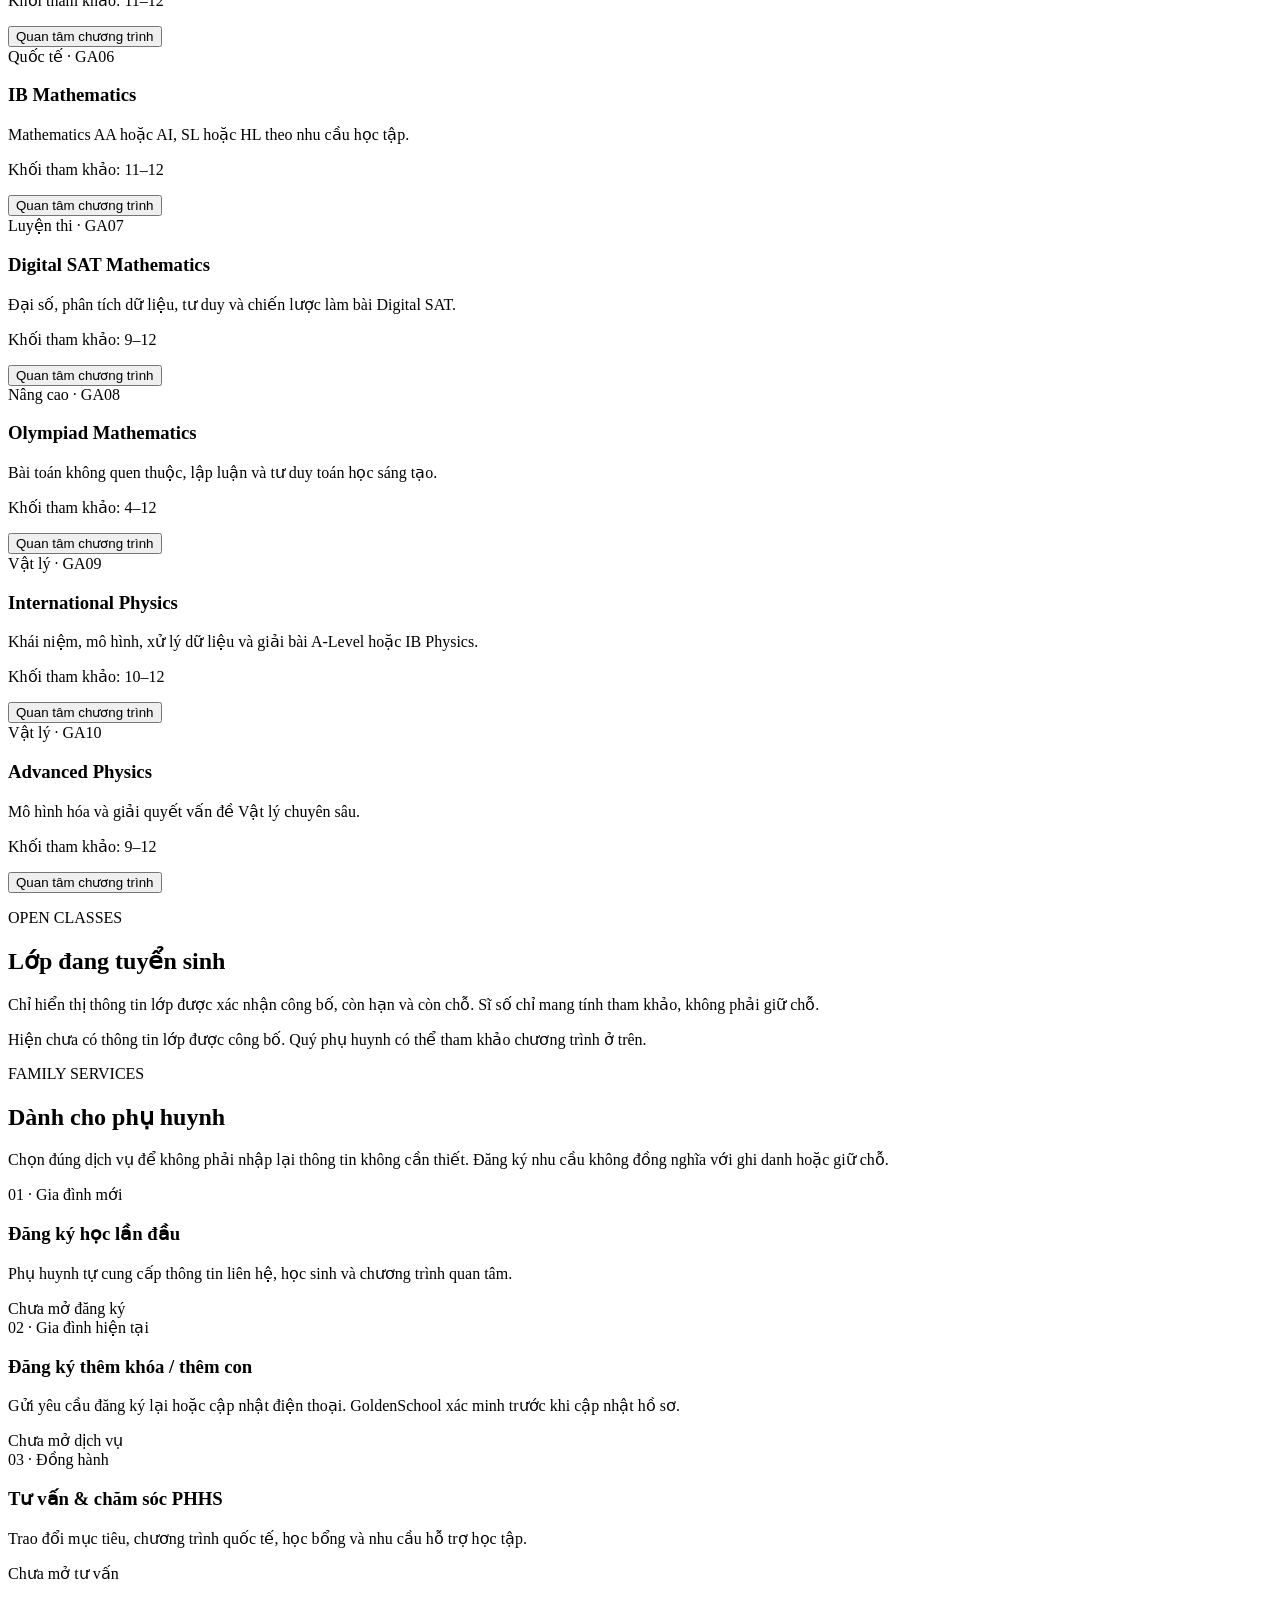
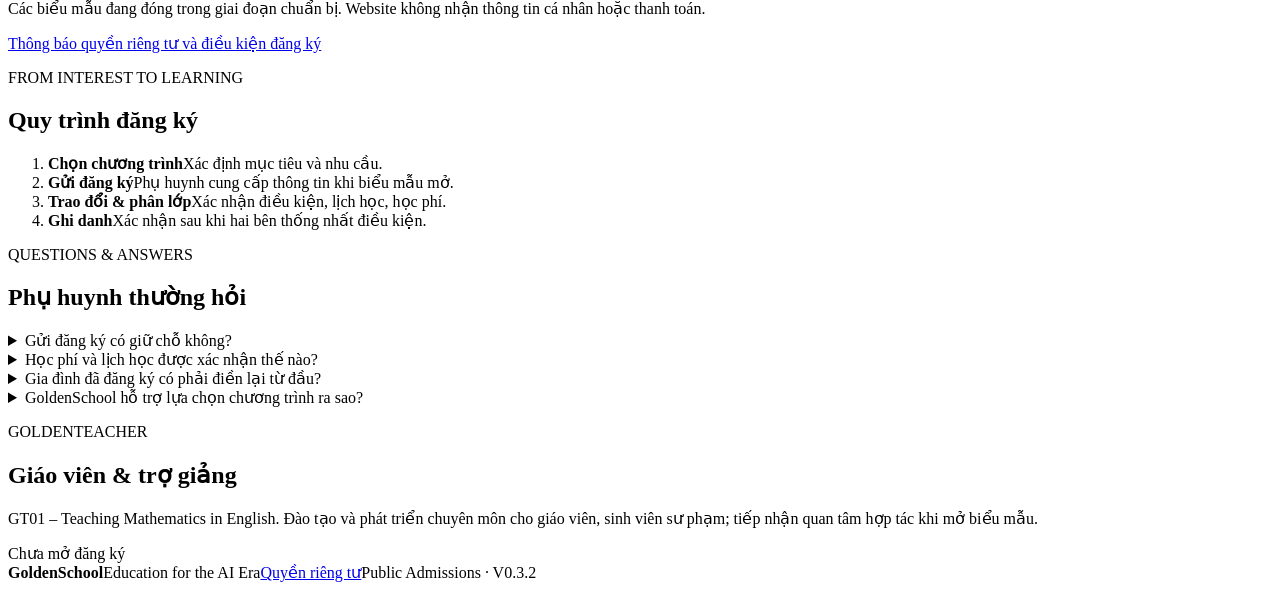
==== commit a4a4677a: "Public catalogue v0.3.2: bind KV and deploy gated API" ====
--- a/site/index.html
+++ b/site/index.html
@@ -18,4 +18,4 @@
 <section class="soft" id="process"><p class="eyebrow">FROM INTEREST TO LEARNING</p><h2>Quy trình đăng ký</h2><ol class="steps"><li><strong>Chọn chương trình</strong><span>Xác định mục tiêu và nhu cầu.</span></li><li><strong>Gửi đăng ký</strong><span>Phụ huynh cung cấp thông tin khi biểu mẫu mở.</span></li><li><strong>Trao đổi & phân lớp</strong><span>Xác nhận điều kiện, lịch học, học phí.</span></li><li><strong>Ghi danh</strong><span>Xác nhận sau khi hai bên thống nhất điều kiện.</span></li></ol></section>
 <section id="faq"><p class="eyebrow">QUESTIONS & ANSWERS</p><h2>Phụ huynh thường hỏi</h2><details><summary>Gửi đăng ký có giữ chỗ không?</summary><p>Không. GoldenSchool cần kiểm tra lớp phù hợp và xác nhận ghi danh riêng.</p></details><details><summary>Học phí và lịch học được xác nhận thế nào?</summary><p>Thông tin chính thức được trao đổi trước ghi danh. Không chuyển tiền chỉ dựa trên trang danh mục này.</p></details><details><summary>Gia đình đã đăng ký có phải điền lại từ đầu?</summary><p>Khi dịch vụ gia đình hiện tại được mở, phụ huynh gửi yêu cầu rút gọn; GoldenSchool xác minh danh tính trước khi liên kết hồ sơ.</p></details><details><summary>GoldenSchool hỗ trợ lựa chọn chương trình ra sao?</summary><p>Bộ lọc giúp định hướng. Phân lớp dựa trên nhu cầu, trình độ và điều kiện thực tế, không bảo đảm kết quả thi hoặc học bổng.</p></details></section>
 <section id="teacher" class="teacher"><div><p class="eyebrow">GOLDENTEACHER</p><h2>Giáo viên & trợ giảng</h2><p>GT01 – Teaching Mathematics in English. Đào tạo và phát triển chuyên môn cho giáo viên, sinh viên sư phạm; tiếp nhận quan tâm hợp tác khi mở biểu mẫu.</p></div><a class="button form-link secondary" data-key="staff" aria-disabled="true">Chưa mở đăng ký</a></section></main>
-<footer class="wrap"><strong>GoldenSchool</strong><span>Education for the AI Era</span><a href="/privacy.html">Quyền riêng tư</a><span>Public Admissions · V0.3.1</span></footer></body></html>+<footer class="wrap"><strong>GoldenSchool</strong><span>Education for the AI Era</span><a href="/privacy.html">Quyền riêng tư</a><span>Public Admissions · V0.3.2</span></footer></body></html>
